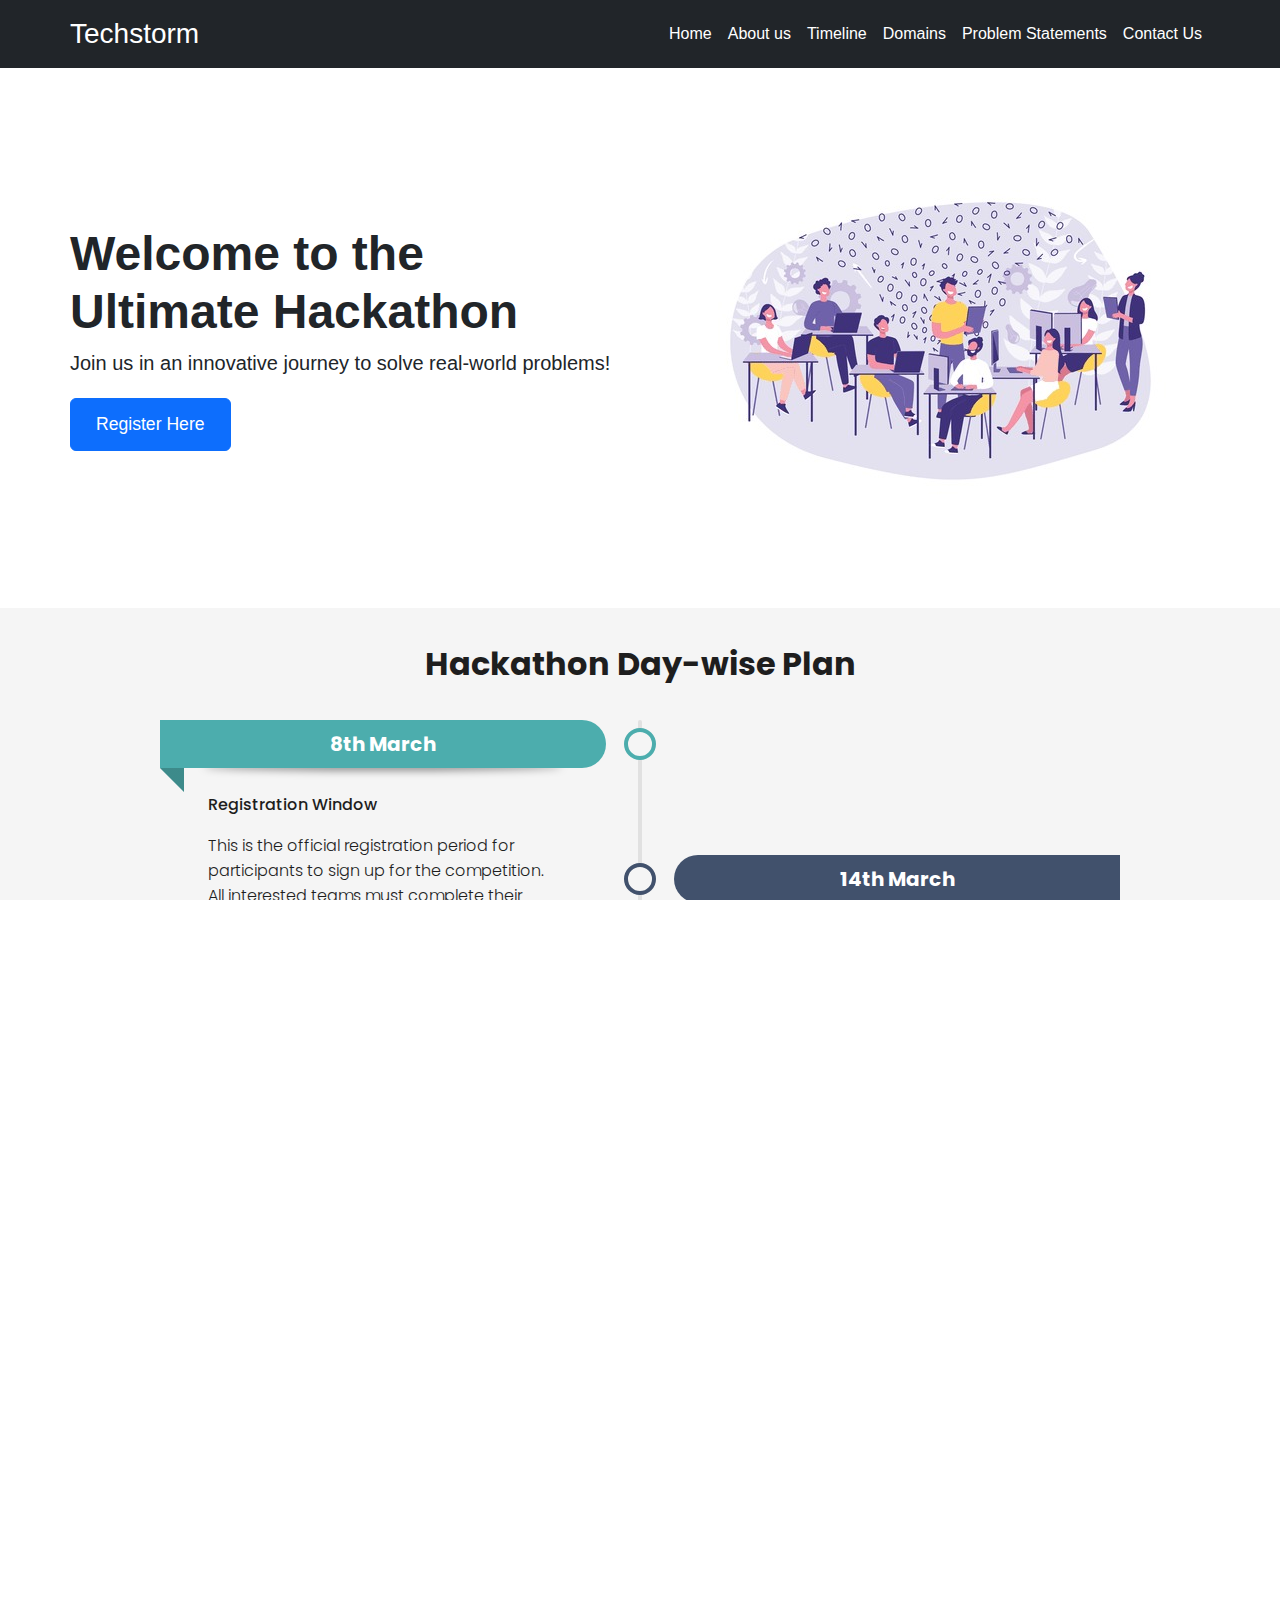
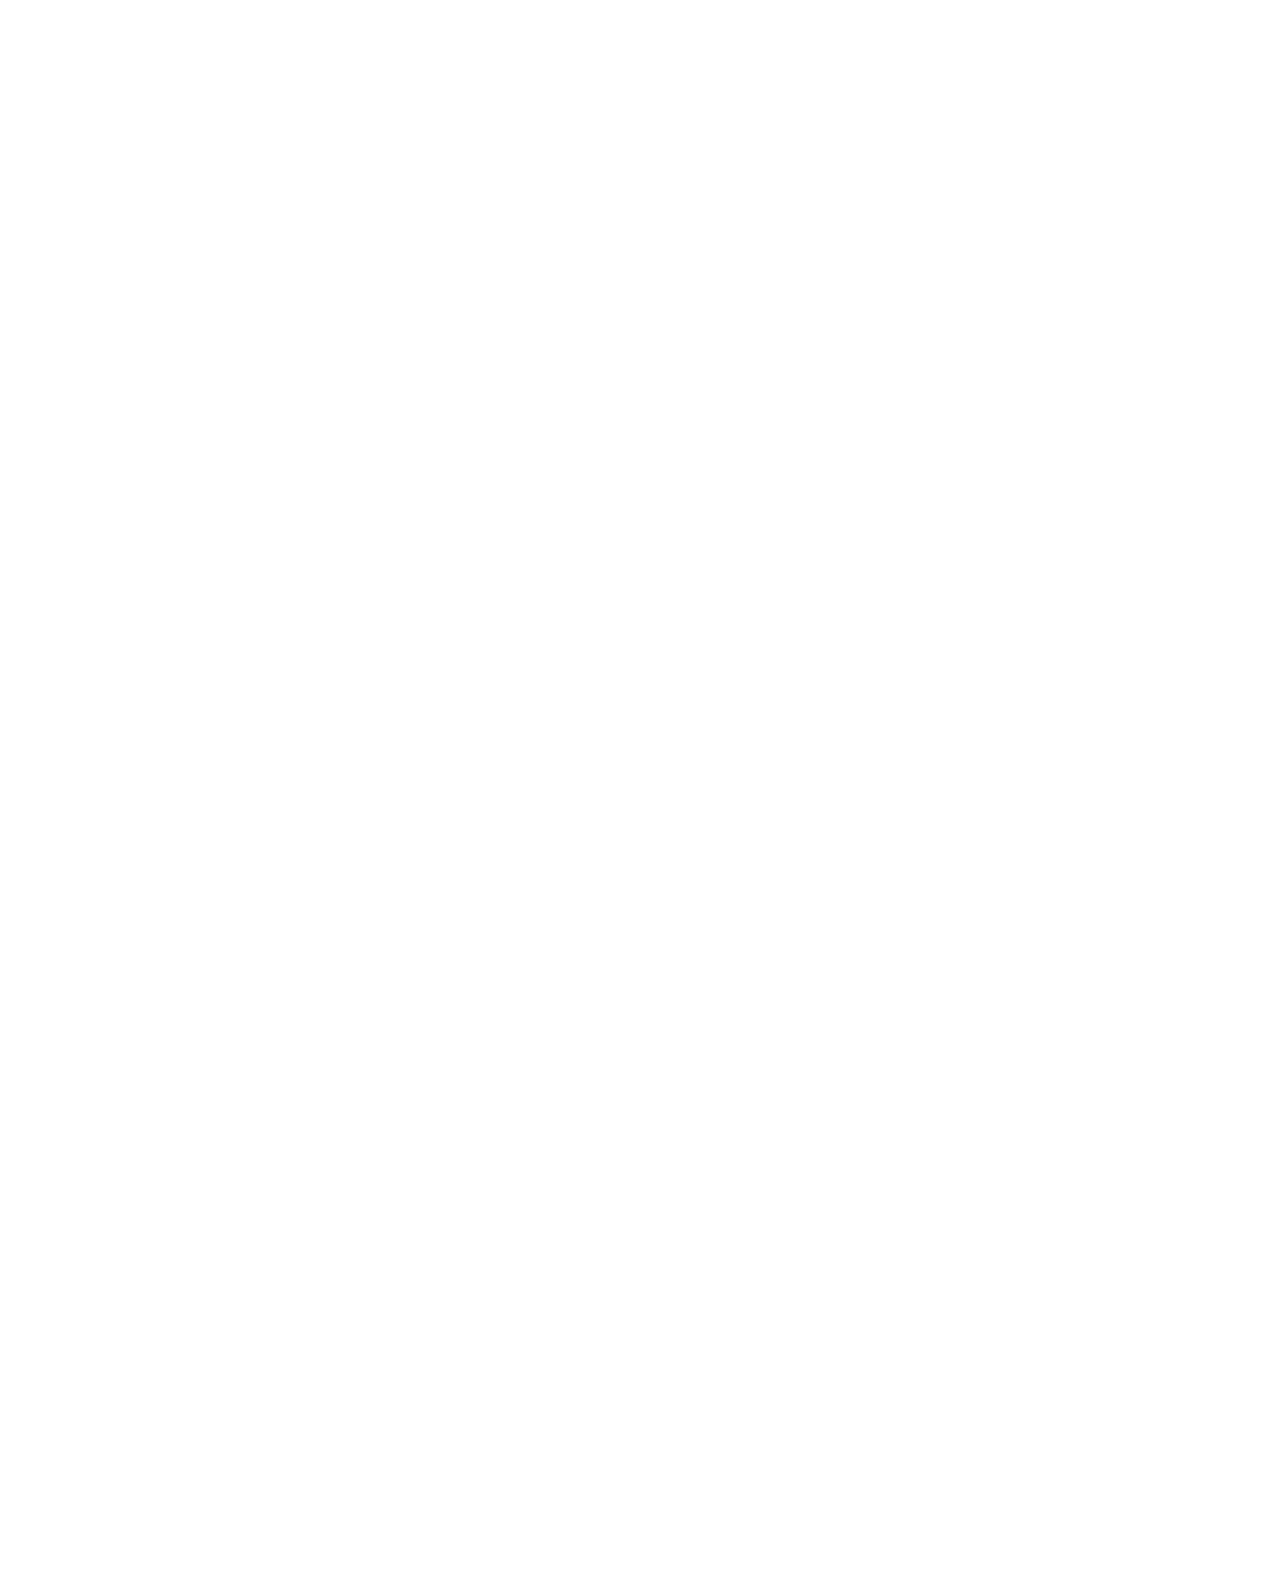
==== index.html @ a2e795fe "Website updated" ====
<!DOCTYPE html>
<html lang="en">
<head>
    <meta charset="UTF-8">
    <meta name="viewport" content="width=device-width, initial-scale=1.0, user-scalable=yes">
    <title>Techstorm</title>
    <link href="https://cdn.jsdelivr.net/npm/bootstrap@5.3.3/dist/css/bootstrap.min.css" rel="stylesheet">
    <link rel="stylesheet" href="css/style.css">
  <link rel="stylesheet" type="text/css" href="https://cdnjs.cloudflare.com/ajax/libs/font-awesome/5.15.1/css/all.min.css">
    <style>
        html, body {
            height: 100%;
            overflow-x: hidden;
            -webkit-overflow-scrolling: touch;
        }
        iframe {
            border: none;
            display: block;
            width: 100%;
        }
        .hero-section {
      display: flex;
      align-items: center;
      justify-content: space-between;
      min-height: 60vh; /* Adjust height to match */
      padding: 80px 10%; /* Responsive padding */
  }
  .hero-text {
      max-width: 550px;
  }
  .hero-text h5 {
      font-size: 3rem; /* Large heading */
      font-weight: 700;
  }
  .hero-text p {
      font-size: 1.25rem;
      margin-bottom: 20px;
  }
  .hero-text a {
      font-size: 1.1rem;
      padding: 12px 25px;
      border-radius: 6px;
  }
  .hero-image img {
      max-width: 100%;
      height: auto;
  }
  @media (max-width: 992px) {
      .hero-section {
          flex-direction: column;
          text-align: center;
      }
      .hero-text {
          max-width: 100%;
          margin-bottom: 30px;
      }
  }
 /* Navbar Styling */
.navbar-nav .nav-link {
    color: white;
    font-size: 16px;
    font-weight: 500;
    padding: 10px 15px;
    transition: all 0.3s ease-in-out;
    position: relative;
}

/* Hover Effect - Blue Underline */
.navbar-nav .nav-link:hover, 
.navbar-nav .nav-link:focus {
    color: #007bff !important;
}

.navbar-nav .nav-link::after {
    content: "";
    display: block;
    width: 0;
    height: 2px;
    background: #007bff;
    transition: width 0.3s ease-in-out;
    position: absolute;
    left: 50%;
    bottom: 0;
    transform: translateX(-50%);
}

.navbar-nav .nav-link:hover::after {
    width: 100%;
}
 
@import url('https://fonts.googleapis.com/css2?family=Poppins:wght@300;400;500;600;700&display=swap');

body {
  line-height: 1.5;
  font-family: 'Poppins', sans-serif;
}

* {
  margin: 0;
  padding: 0;
  box-sizing: border-box;
}

.container {
  max-width: 1170px;
  margin: auto;
  padding: 0 15px;
}

.row {
  display: flex;
  flex-wrap: wrap;
  justify-content: space-between;
}

ul {
  list-style: none;
}

.footer {
  background-color: #24262b;
  padding: 50px 0;
}

.footer-col {
  width: 25%;
  padding: 0 15px;
}

.footer-col h4 {
  font-size: 18px;
  color: #ffffff;
  text-transform: capitalize;
  margin-bottom: 25px;
  font-weight: 500;
  position: relative;
}

.footer-col h4::before {
  content: '';
  position: absolute;
  left: 0;
  bottom: -8px;
  background-color: #e91e63;
  height: 2px;
  width: 50px;
}

.footer-col ul li {
  margin-bottom: 10px;
}

.footer-col ul li a {
  font-size: 16px;
  color: #87cefa;
  text-decoration: none;
  display: block;
  transition: all 0.3s ease;
}

.footer-col ul li a:hover {
  color: #ffffff;
  padding-left: 8px;
}

/* Nested UL Styling */
.footer-col ul ul {
  margin-left: 15px;
  margin-top: 5px;
}

.footer-col ul ul li a {
  font-size: 15px;
  color: #87cefa;
}

/* Social Icons */
.footer-col .social-links a {
  display: inline-block;
  height: 40px;
  width: 40px;
  background-color: rgba(255, 255, 255, 0.2);
  margin: 0 10px 10px 0;
  text-align: center;
  line-height: 40px;
  border-radius: 50%;
  color: #ffffff;
  transition: all 0.5s ease;
}

.footer-col .social-links a:hover {
  background-color: #ffffff;
  color: #24262b;
}

/* Responsive Design */
@media (max-width: 992px) {
  .footer-col {
    width: 50%;
    margin-bottom: 30px;
  }
}

@media (max-width: 576px) {
  .footer-col {
    width: 100%;
    margin-bottom: 30px;
  }
}
.icon-img {
  width: 40px;
  height: 40px;
  border-radius: 50%;
  object-fit: cover;
  vertical-align: middle;
  margin-right: 10px;
}

  </style>
</head>
<body>
  <nav class="navbar navbar-expand-lg bg-dark navbar-dark sticky-top">
    <div class="container">
        <a class="navbar-brand fs-3 text-white" href="#">Techstorm</a>
        <button class="navbar-toggler" type="button" data-bs-toggle="collapse" data-bs-target="#navbarNav">
            <span class="navbar-toggler-icon"></span>
        </button>
        <div class="collapse navbar-collapse justify-content-end" id="navbarNav">
            <ul class="navbar-nav text-center">
                <li class="nav-item"><a class="nav-link text-white" href="#home">Home</a></li>
                <li class="nav-item"><a class="nav-link text-white" href="#hero">About us</a></li>
                <li class="nav-item"><a class="nav-link text-white" href="#timeline">Timeline</a></li>
                <li class="nav-item"><a class="nav-link text-white" href="#domains">Domains</a></li>
                <li class="nav-item"><a class="nav-link text-white" href="#problemstatements">Problem Statements</a></li>
                <li class="nav-item"><a class="nav-link text-white" href="#myfooter">Contact Us</a></li>
            </ul>
        </div>
    </div>
  </nav>

  <div class="container hero-section" id="hero">
    <div class="hero-text">
        <h5>Welcome to the Ultimate Hackathon</h5>
        <p>Join us in an innovative journey to solve real-world problems!</p>
        <a class="btn btn-primary" href="https://forms.gle/ZnzTiEu6bcgq72KH9" target="_blank">Register Here</a>
    </div>
    <div class="hero-image">
        <img src="homeimage.jpg" alt="Hackathon image" class="img-fluid">
    </div>
</div>
  <section id="timeline">
    <iframe src="timeline.html" height="850px"></iframe>
  </section>

  <section id="domains">
    <iframe src="card.html" height="600px"></iframe>
  </section>

  <section id="problemstatements">
    <iframe src="ps.html" height="600px"></iframe>
  </section>
<section id="myfooter">
  <footer class="footer">
  	 <div class="container">
  	 	<div class="row">
        <div class="footer-col">
          <h4>Collaborations</h4>
          <ul>
            <li>
              <a href="#"><img src="cc.png" alt="icon" class="icon-img" />Coding Club</a>
              <ul>
                <li>
                  <a href="https://www.linkedin.com/in/paruchuriumeshchandra/" target="_blank">
                    <img src="clubmembers\umesh.png" alt="icon" class="icon-img" />
                    Paruchuri Umesh Chandra (Chair)
                  </a>
                </li>
                <li>
                  <a href="https://www.linkedin.com/in/narishetti-nagaraju/" target="_blank">
                    <img src="clubmembers\nagaraju.png" alt="icon" class="icon-img" />
                    Nagaraju Narishetti (Vice Chair)
                  </a>
                </li>
              </ul>
            </li>
        
            <li>
              <a href="#"><img src="csi.png" alt="icon" class="icon-img" />CSI</a>
              <ul>
                <li>
                  <a href="https://www.linkedin.com/in/alluriharshasri" target="_blank">
                    <img src="clubmembers\harshasri.png" alt="icon" class="icon-img" />
                    Harsha Sri Alluri (Chair)
                  </a>
                </li>
                <li>
                  <a href="https://www.linkedin.com/in/anjali-garrepalli-699558253/" target="_blank">
                    <img src="clubmembers\anjali.jpg" alt="icon" class="icon-img" />
                    Anjali Garrepalli (Vice chair)
                  </a>
                </li>
              </ul>
            </li>
          </ul>
        </div>
        
  	 		<div class="footer-col">
  	 			<h4>Contact </h4>
  	 			<ul>
  	 				<li><a href="https://www.gdeepak.com/" target="_blank"><img src="teachers\vc.png" alt="icon" class="icon-img" />Dr. Deepak Garg (VC)</a></li>
  	 				<li><a href="https://sru.edu.in/faculty/FacultyProfile/559b79589dde2c76ea481015a6204eff65cc3c116f6028e42201ea241c8f925448de9222a5bba181834ecba98d0ef05dc541cea52876ec5fcdbea62c494eed95nM.gOr0iLWBiXH5nKFWdfkg6c4QKgBoKMNyMBdNLboc-" target="_blank"><img src="teachers\hod.png" alt="icon" class="icon-img" />Dr. Sheshikala Martha (HOD)</a></li>
  	 				<li><a href="https://sru.edu.in/faculty/FacultyProfile/44e024f6bd2773b8d571866e0b8f78adc3d209b4b889b244f0782dfa257e4e5c514a329fe774ad326e83c2b53050ca4c9e32446d7b01bf57274c652a7221cadecjw~jvKk21goL6L14Yrgk3EywrVGCpdWT.620xyTf3o-" target="_blank"><img src="teachers\dean.png" alt="icon" class="icon-img" />Dr. Indrajeet Gupta (Dean)</a></li>
            <li><a href="https://sru.edu.in/faculty/FacultyProfile/81f0f85685ff272dae8125bb04bea7436263da77ffb017d53d164855be55f248f8ddc0839f81a6746a6d6333baf875bed180321db9a8998512593f808e989eadZDx3GNG4SuWuGzDLYEmQDBrD2XuJujnQGX~IpPLycTc-" target="_blank"><img src="teachers\sureshsir.png" alt="icon" class="icon-img" />Dr. Suresh Kumar Mandala (Assistant Professor)</a></li>
  	 			</ul>
  	 		</div>
  	 		<div class="footer-col">
  	 			<h4>Designer & Core members</h4>
  	 			<ul>
  	 				<li><a href="https://harshavardhanjakku.github.io/MyPortfolio/" target="_blank"><img src="clubmembers/harsha.jpg" alt="icon" class="icon-img" />Jakku Harshavardhan (Designer & Secretary)</a></li>
  	 				<li><a href="https://www.linkedin.com/in/shreya-kandhagatla-77183327a/" target="_blank"><img src="clubmembers\shreya.jpg" alt="icon" class="icon-img" />Kandhagatla Shreya (Chair)</a></li>
  	 				<li><a href="https://www.linkedin.com/in/chitraleka-golla-4751a427b/" target="_blank"><img src="clubmembers\chitra.jpg" alt="icon" class="icon-img" />Golla Chitraleka (Vice Chair)</a></li>
             <li><a href="https://www.linkedin.com/in/vyshnavi-chandupatla/" target="_blank"><img src="clubmembers\vyshu.jpg" alt="icon" class="icon-img" />Chandupatla Vyshnavi (Treasurer)</a></li>
  	 			</ul>
  	 		</div>
  	 		<div class="footer-col">
  	 			<h4>Follow Us</h4>
  	 			<div class="social-links">
  	 				<a href="https://www.facebook.com/profile.php?id=61566117280651&mibextid=ZbWKw"><i class="fab fa-facebook-f"></i></a>
  	 				<a href="https://chat.whatsapp.com/E5zD7pYYuqc7aFzKgpEQmH"><i class="fab fa-whatsapp"></i></a>
  	 				<a href="https://www.instagram.com/sru_hackathon_"><i class="fab fa-instagram"></i></a>
  	 				<a href="https://www.linkedin.com/in/sru-hackathon-15824632a/"><i class="fab fa-linkedin-in"></i></a>
  	 			</div>
  	 		</div>
  	 	</div>
  	 </div>
  </footer>
</section>

  <script src="https://cdn.jsdelivr.net/npm/bootstrap@5.3.3/dist/js/bootstrap.bundle.min.js"></script>
</body>
</html>
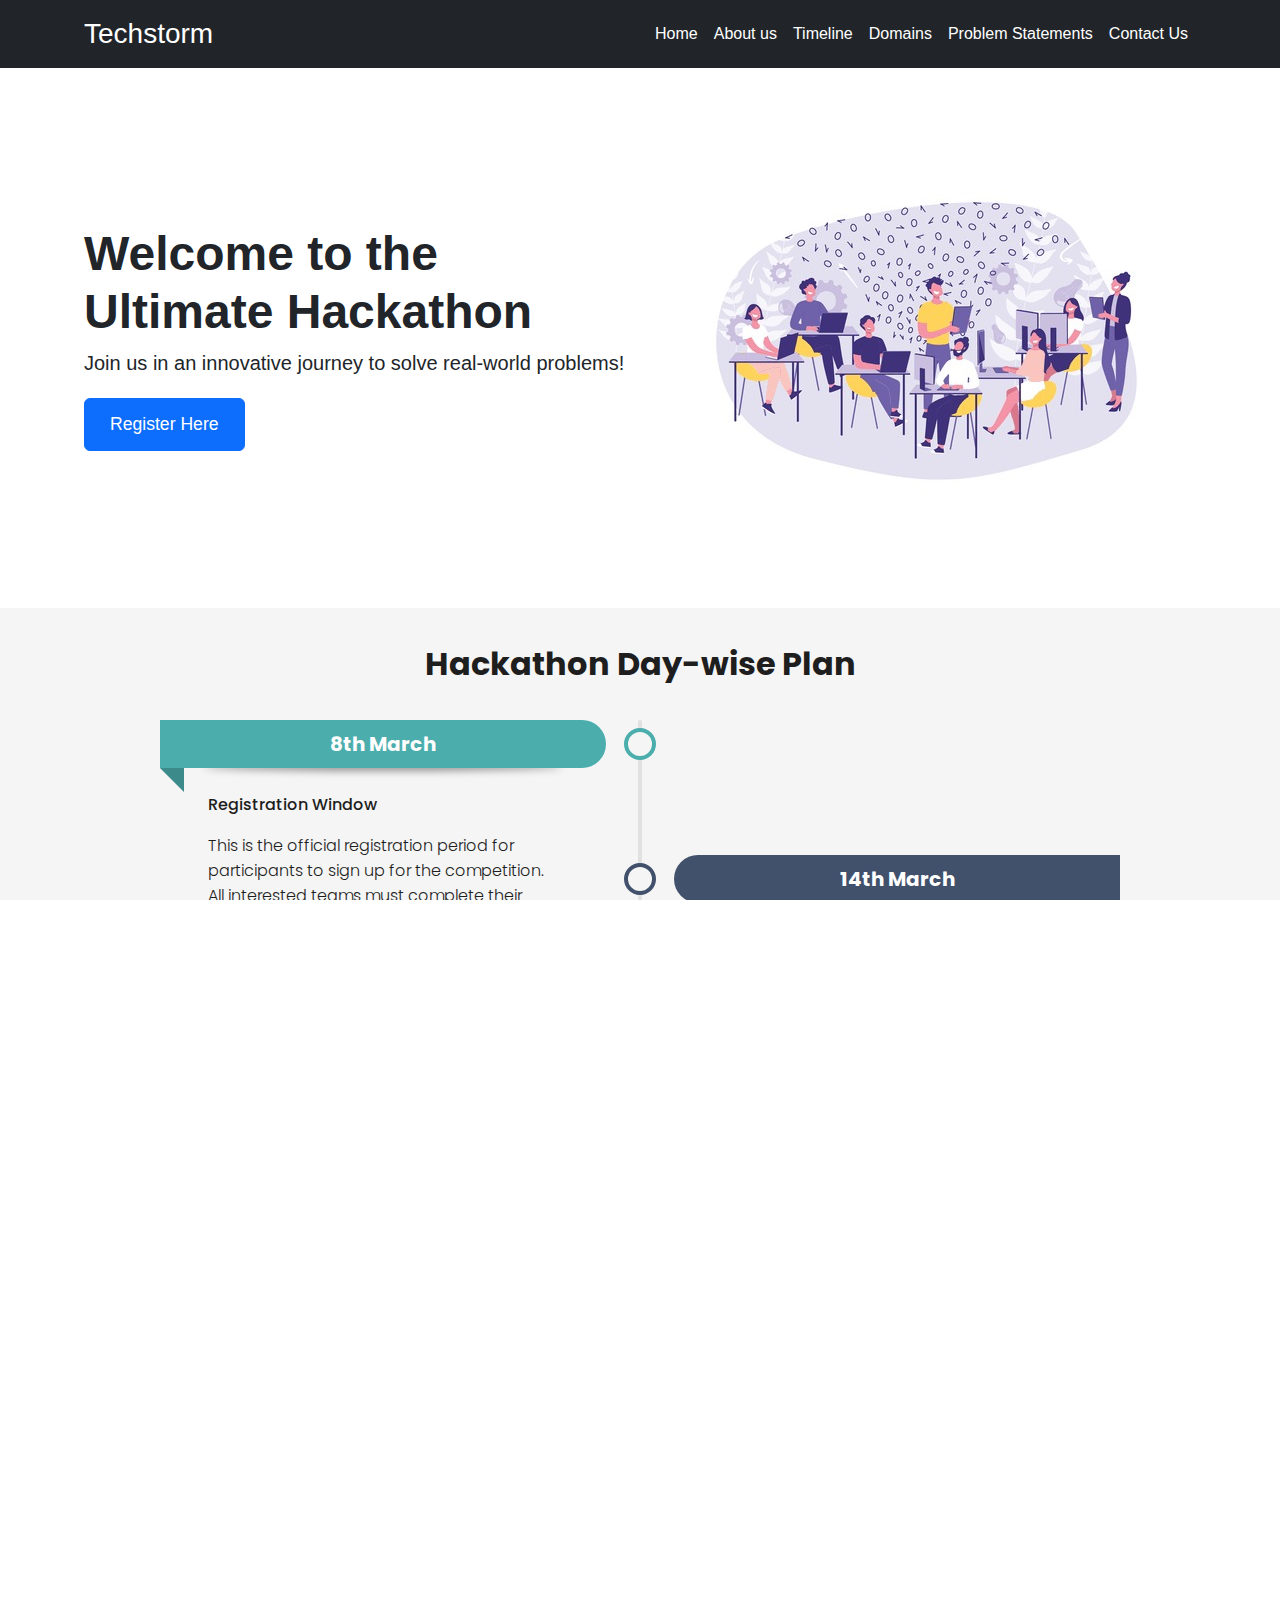
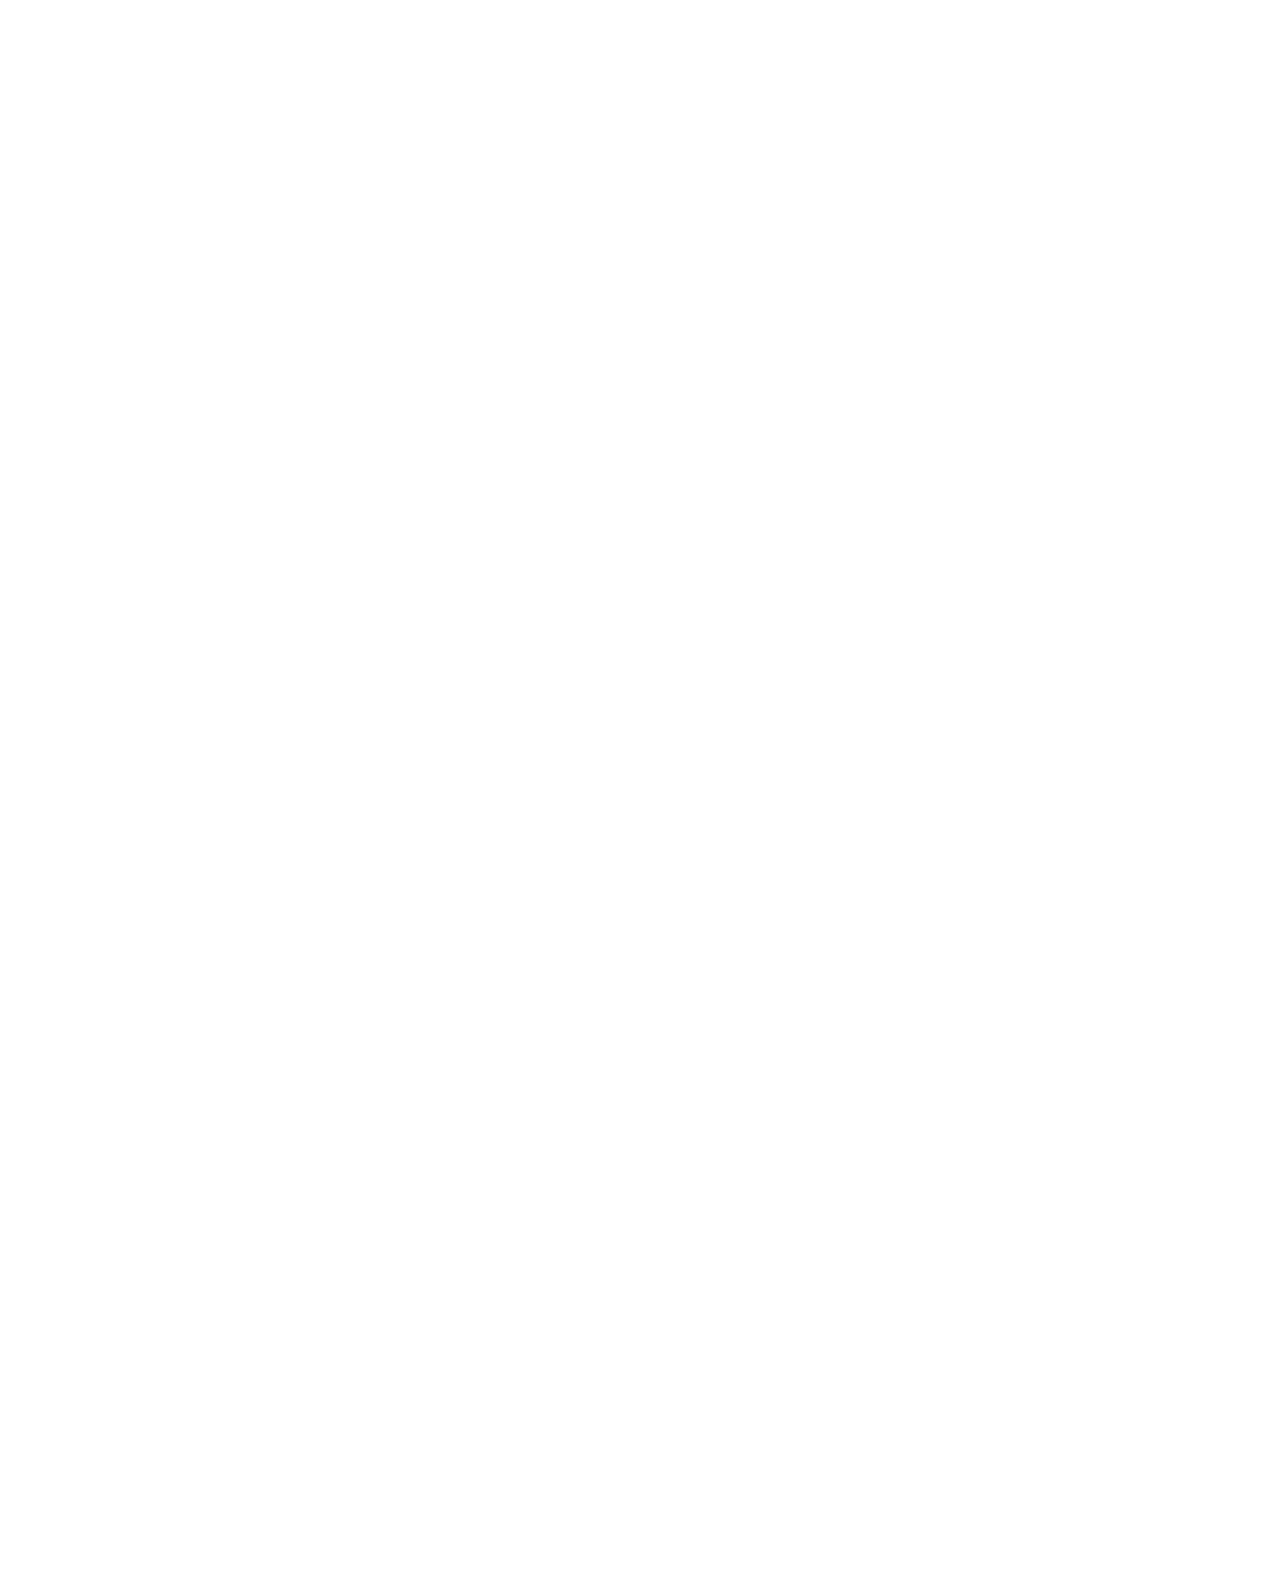
==== commit 7a138b57: "commiting the website problem statements" ====
--- a/index.html
+++ b/index.html
@@ -5,6 +5,7 @@
     <meta name="viewport" content="width=device-width, initial-scale=1.0, user-scalable=yes">
     <title>Techstorm</title>
     <link href="https://cdn.jsdelivr.net/npm/bootstrap@5.3.3/dist/css/bootstrap.min.css" rel="stylesheet">
+    <link rel="icon" href="clublogo.png" type="image/gif">
     <link rel="stylesheet" href="css/style.css">
   <link rel="stylesheet" type="text/css" href="https://cdnjs.cloudflare.com/ajax/libs/font-awesome/5.15.1/css/all.min.css">
     <style>
@@ -87,7 +88,6 @@
 .navbar-nav .nav-link:hover::after {
     width: 100%;
 }
- 
 @import url('https://fonts.googleapis.com/css2?family=Poppins:wght@300;400;500;600;700&display=swap');
 
 body {
@@ -101,16 +101,17 @@
   box-sizing: border-box;
 }
 
+/* Updated container width */
 .container {
-  max-width: 1170px;
+  max-width: 90vw; /* Adjusted to use more space */
   margin: auto;
-  padding: 0 15px;
+  padding: 0 20px; /* Reduced padding */
 }
 
 .row {
   display: flex;
   flex-wrap: wrap;
-  justify-content: space-between;
+  justify-content: space-evenly; /* Ensures better spacing */
 }
 
 ul {
@@ -119,7 +120,7 @@
 
 .footer {
   background-color: #24262b;
-  padding: 50px 0;
+  padding: 50px 20px; /* Reduced left and right padding */
 }
 
 .footer-col {
@@ -207,6 +208,7 @@
     margin-bottom: 30px;
   }
 }
+
 .icon-img {
   width: 40px;
   height: 40px;
@@ -264,6 +266,24 @@
   	 <div class="container">
   	 	<div class="row">
         <div class="footer-col">
+  	 			<h4>University Authorities</h4>
+  	 			<ul>
+  	 				<li><a href="https://www.gdeepak.com/" target="_blank"><img src="teachers\vc.png" alt="icon" class="icon-img" />Dr. Deepak Garg (VC)</a></li>
+  	 				<li><a href="https://sru.edu.in/faculty/FacultyProfile/44e024f6bd2773b8d571866e0b8f78adc3d209b4b889b244f0782dfa257e4e5c514a329fe774ad326e83c2b53050ca4c9e32446d7b01bf57274c652a7221cadecjw~jvKk21goL6L14Yrgk3EywrVGCpdWT.620xyTf3o-" target="_blank"><img src="teachers\dean.png" alt="icon" class="icon-img" />Dr. Indrajeet Gupta (Dean)</a></li>
+  	 				<li><a href="https://sru.edu.in/faculty/FacultyProfile/559b79589dde2c76ea481015a6204eff65cc3c116f6028e42201ea241c8f925448de9222a5bba181834ecba98d0ef05dc541cea52876ec5fcdbea62c494eed95nM.gOr0iLWBiXH5nKFWdfkg6c4QKgBoKMNyMBdNLboc-" target="_blank"><img src="teachers\hod.png" alt="icon" class="icon-img" />Dr. Sheshikala Martha (HOD)</a></li>
+            <li><a href="https://sru.edu.in/faculty/FacultyProfile/81f0f85685ff272dae8125bb04bea7436263da77ffb017d53d164855be55f248f8ddc0839f81a6746a6d6333baf875bed180321db9a8998512593f808e989eadZDx3GNG4SuWuGzDLYEmQDBrD2XuJujnQGX~IpPLycTc-" target="_blank"><img src="teachers\sureshsir.png" alt="icon" class="icon-img" />Dr. Suresh Kumar Mandala (Assistant Professor)</a></li>
+  	 			</ul>
+  	 		</div>
+  	 		<div class="footer-col">
+  	 			<h4>Core members</h4>
+  	 			<ul>
+             <li><a href="https://www.linkedin.com/in/shreya-kandhagatla-77183327a/" target="_blank"><img src="clubmembers\shreya.jpg" alt="icon" class="icon-img" />Kandhagatla Shreya (Chair)</a></li>
+  	 				<li><a href="https://www.linkedin.com/in/chitraleka-golla-4751a427b/" target="_blank"><img src="clubmembers\chitra.jpg" alt="icon" class="icon-img" />Golla Chitraleka (Vice Chair)</a></li>
+  	 				<li><a href="https://harshavardhanjakku.github.io/MyPortfolio/" target="_blank"><img src="clubmembers/harsha.jpg" alt="icon" class="icon-img" />Jakku Harshavardhan (Secretary)</a></li>
+             <li><a href="https://www.linkedin.com/in/vyshnavi-chandupatla/" target="_blank"><img src="clubmembers\vyshnavi.jpg" alt="icon" class="icon-img" />Chandupatla Vyshnavi (Treasurer)</a></li>
+  	 			</ul>
+  	 		</div>
+         <div class="footer-col">
           <h4>Collaborations</h4>
           <ul>
             <li>
@@ -289,7 +309,7 @@
               <ul>
                 <li>
                   <a href="https://www.linkedin.com/in/alluriharshasri" target="_blank">
-                    <img src="clubmembers\harshasri.png" alt="icon" class="icon-img" />
+                    <img src="clubmembers\alluriharshasri.jpg" alt="icon" class="icon-img" />
                     Harsha Sri Alluri (Chair)
                   </a>
                 </li>
@@ -304,24 +324,7 @@
           </ul>
         </div>
         
-  	 		<div class="footer-col">
-  	 			<h4>Contact </h4>
-  	 			<ul>
-  	 				<li><a href="https://www.gdeepak.com/" target="_blank"><img src="teachers\vc.png" alt="icon" class="icon-img" />Dr. Deepak Garg (VC)</a></li>
-  	 				<li><a href="https://sru.edu.in/faculty/FacultyProfile/559b79589dde2c76ea481015a6204eff65cc3c116f6028e42201ea241c8f925448de9222a5bba181834ecba98d0ef05dc541cea52876ec5fcdbea62c494eed95nM.gOr0iLWBiXH5nKFWdfkg6c4QKgBoKMNyMBdNLboc-" target="_blank"><img src="teachers\hod.png" alt="icon" class="icon-img" />Dr. Sheshikala Martha (HOD)</a></li>
-  	 				<li><a href="https://sru.edu.in/faculty/FacultyProfile/44e024f6bd2773b8d571866e0b8f78adc3d209b4b889b244f0782dfa257e4e5c514a329fe774ad326e83c2b53050ca4c9e32446d7b01bf57274c652a7221cadecjw~jvKk21goL6L14Yrgk3EywrVGCpdWT.620xyTf3o-" target="_blank"><img src="teachers\dean.png" alt="icon" class="icon-img" />Dr. Indrajeet Gupta (Dean)</a></li>
-            <li><a href="https://sru.edu.in/faculty/FacultyProfile/81f0f85685ff272dae8125bb04bea7436263da77ffb017d53d164855be55f248f8ddc0839f81a6746a6d6333baf875bed180321db9a8998512593f808e989eadZDx3GNG4SuWuGzDLYEmQDBrD2XuJujnQGX~IpPLycTc-" target="_blank"><img src="teachers\sureshsir.png" alt="icon" class="icon-img" />Dr. Suresh Kumar Mandala (Assistant Professor)</a></li>
-  	 			</ul>
-  	 		</div>
-  	 		<div class="footer-col">
-  	 			<h4>Designer & Core members</h4>
-  	 			<ul>
-  	 				<li><a href="https://harshavardhanjakku.github.io/MyPortfolio/" target="_blank"><img src="clubmembers/harsha.jpg" alt="icon" class="icon-img" />Jakku Harshavardhan (Designer & Secretary)</a></li>
-  	 				<li><a href="https://www.linkedin.com/in/shreya-kandhagatla-77183327a/" target="_blank"><img src="clubmembers\shreya.jpg" alt="icon" class="icon-img" />Kandhagatla Shreya (Chair)</a></li>
-  	 				<li><a href="https://www.linkedin.com/in/chitraleka-golla-4751a427b/" target="_blank"><img src="clubmembers\chitra.jpg" alt="icon" class="icon-img" />Golla Chitraleka (Vice Chair)</a></li>
-             <li><a href="https://www.linkedin.com/in/vyshnavi-chandupatla/" target="_blank"><img src="clubmembers\vyshu.jpg" alt="icon" class="icon-img" />Chandupatla Vyshnavi (Treasurer)</a></li>
-  	 			</ul>
-  	 		</div>
+  	 		
   	 		<div class="footer-col">
   	 			<h4>Follow Us</h4>
   	 			<div class="social-links">
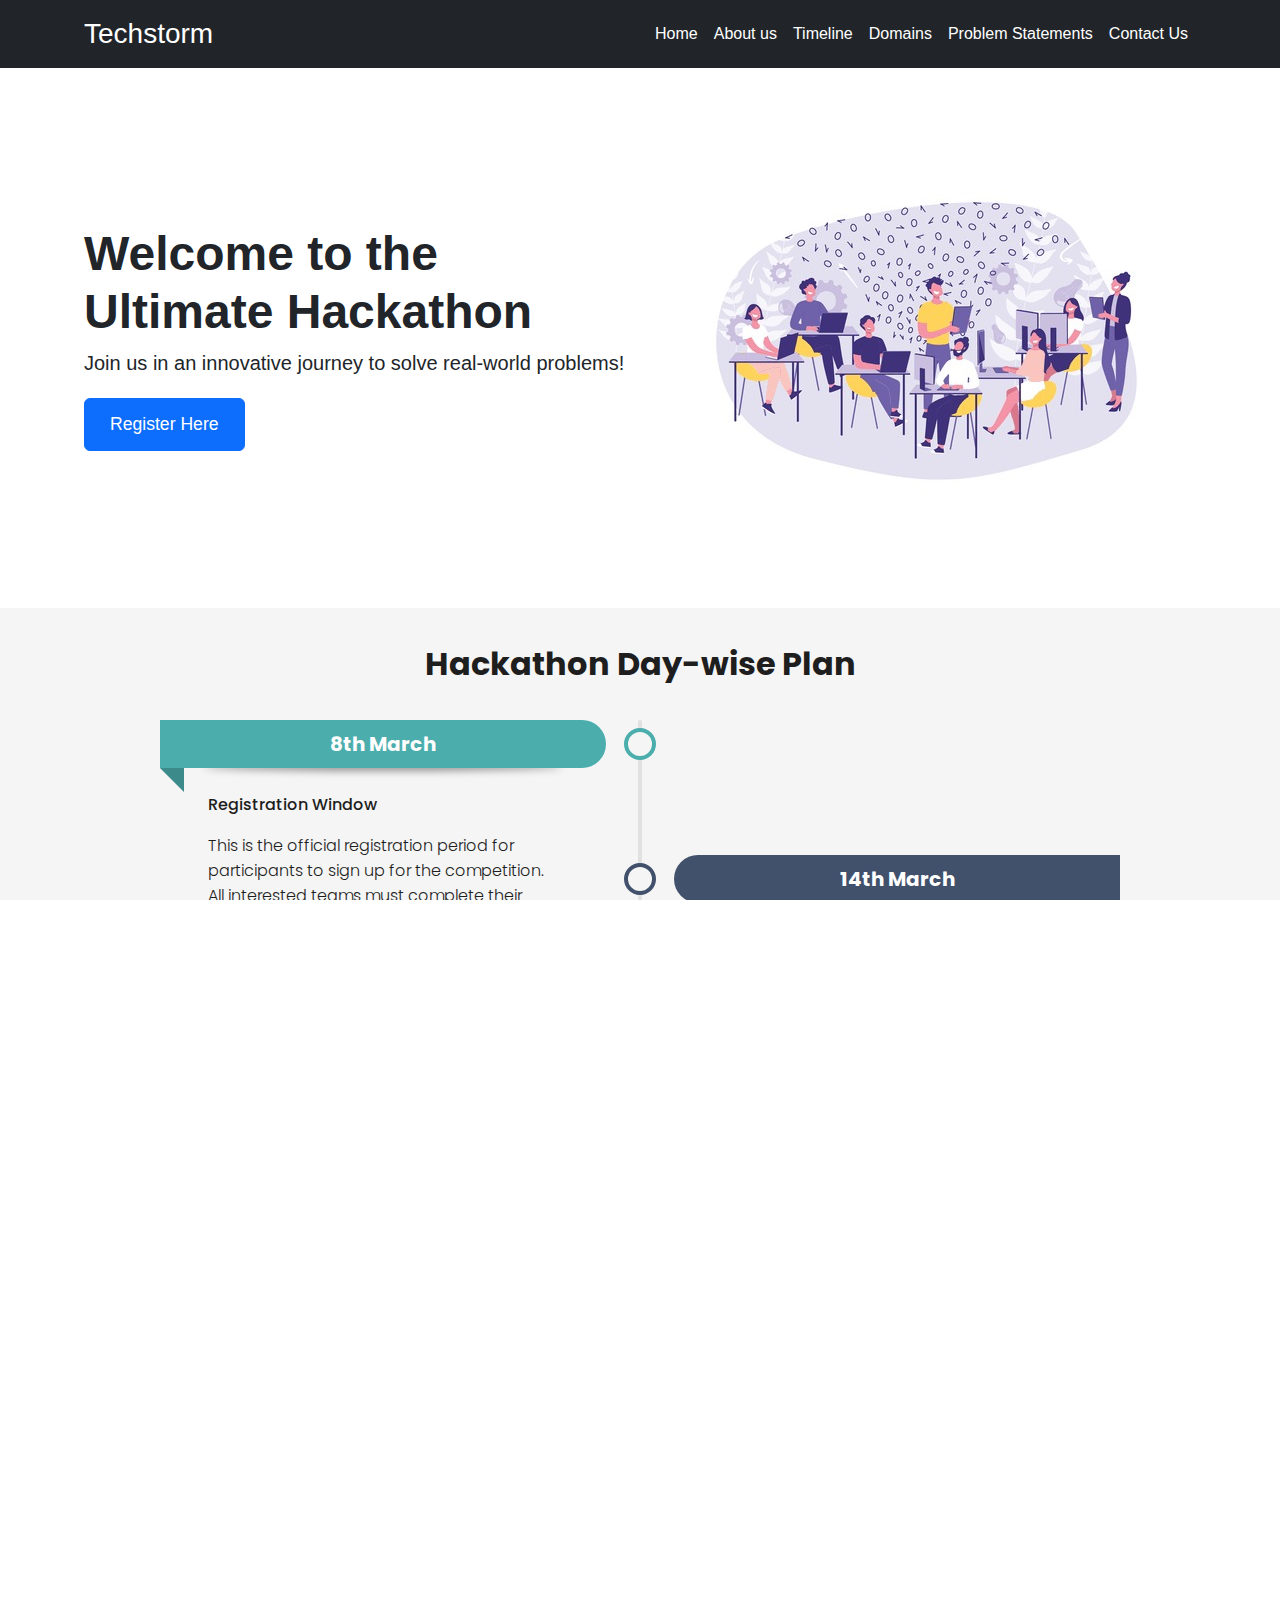
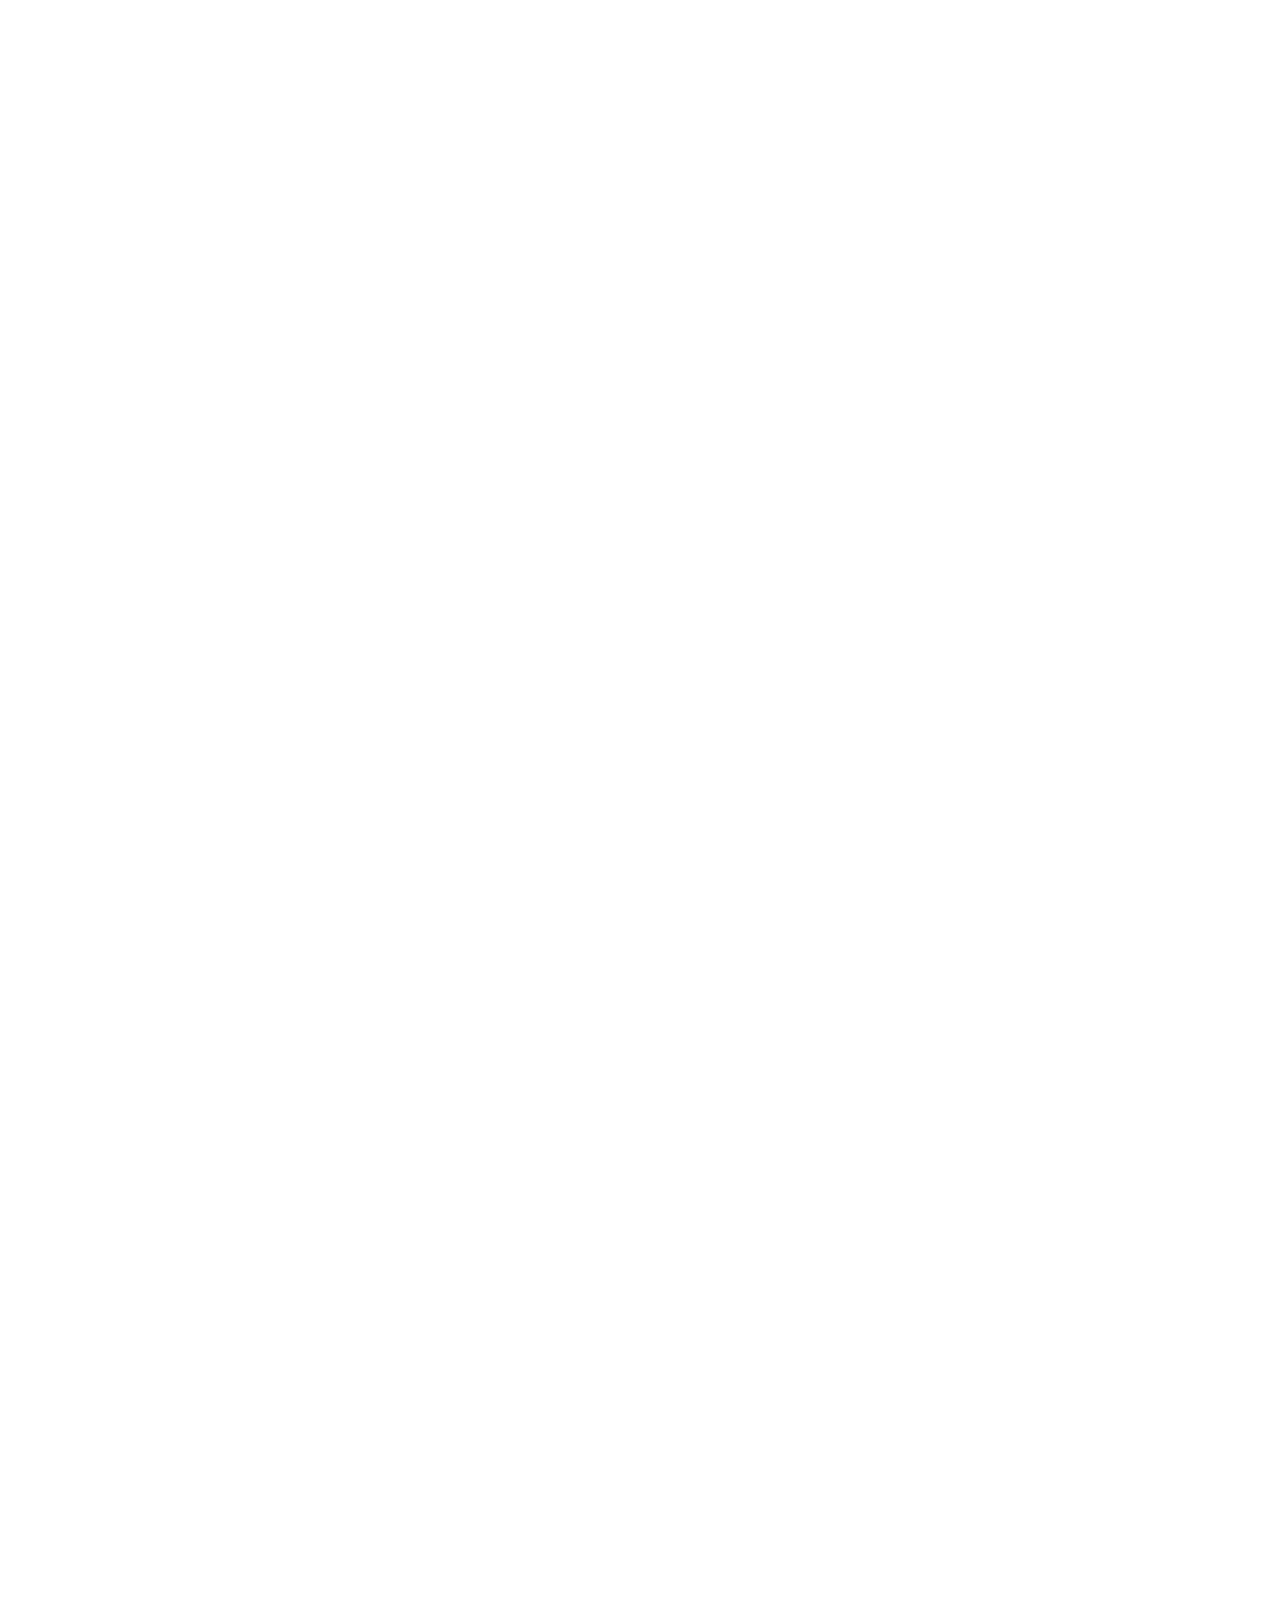
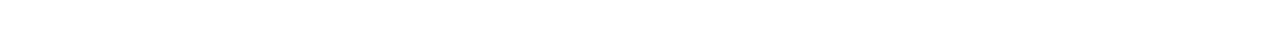
==== commit 77c53b33: "Added CSI and Coding club details in footer" ====
--- a/index.html
+++ b/index.html
@@ -244,7 +244,7 @@
     <div class="hero-text">
         <h5>Welcome to the Ultimate Hackathon</h5>
         <p>Join us in an innovative journey to solve real-world problems!</p>
-        <a class="btn btn-primary" href="https://forms.gle/ZnzTiEu6bcgq72KH9" target="_blank">Register Here</a>
+        <a class="btn btn-primary" href="https://forms.gle/nYQC5z2u8TFKFXKj6" target="_blank">Register Here</a>
     </div>
     <div class="hero-image">
         <img src="homeimage.jpg" alt="Hackathon image" class="img-fluid">
@@ -272,7 +272,10 @@
   	 				<li><a href="https://sru.edu.in/faculty/FacultyProfile/44e024f6bd2773b8d571866e0b8f78adc3d209b4b889b244f0782dfa257e4e5c514a329fe774ad326e83c2b53050ca4c9e32446d7b01bf57274c652a7221cadecjw~jvKk21goL6L14Yrgk3EywrVGCpdWT.620xyTf3o-" target="_blank"><img src="teachers\dean.png" alt="icon" class="icon-img" />Dr. Indrajeet Gupta (Dean)</a></li>
   	 				<li><a href="https://sru.edu.in/faculty/FacultyProfile/559b79589dde2c76ea481015a6204eff65cc3c116f6028e42201ea241c8f925448de9222a5bba181834ecba98d0ef05dc541cea52876ec5fcdbea62c494eed95nM.gOr0iLWBiXH5nKFWdfkg6c4QKgBoKMNyMBdNLboc-" target="_blank"><img src="teachers\hod.png" alt="icon" class="icon-img" />Dr. Sheshikala Martha (HOD)</a></li>
             <li><a href="https://sru.edu.in/faculty/FacultyProfile/81f0f85685ff272dae8125bb04bea7436263da77ffb017d53d164855be55f248f8ddc0839f81a6746a6d6333baf875bed180321db9a8998512593f808e989eadZDx3GNG4SuWuGzDLYEmQDBrD2XuJujnQGX~IpPLycTc-" target="_blank"><img src="teachers\sureshsir.png" alt="icon" class="icon-img" />Dr. Suresh Kumar Mandala (Assistant Professor)</a></li>
-  	 			</ul>
+            <li><a href="https://sru.edu.in/faculty/FacultyProfile/1b1c1e0361c1512378da9d0cd21d9ff0ff80b9c4b986a7ecb8315c55904f09b9b2dce89cdc56f76e5296822532476dbb9144d9035b22763b68be740dc8075fb8YMDRH~.KGwAgv0YhCqq4hkjEmCbwABGlGQwuraaWtGA-" target="_blank"><img src="teachers\neelima_mam.png" alt="icon" class="icon-img" />Mrs.Neelima Gurrapu (Assistant Professor)</a></li>
+            <li><a href="https://sru.edu.in/faculty/FacultyProfile/fd924cd9f06836521dc052a572c5347b941ec8293f9b2b8b328062b0cd3615f7f3341f7fc1462d7e494a8e869e7f5657909211069209d3def2f586a370e3ea06DBBBCcGu9o5~UhtfMjvCSwaCPsrWpS1dJslA8bNI5R4-" target="_blank"><img src="teachers\pramodsir.jpg" alt="icon" class="icon-img" />Dr. Pramod Kumar Poladi (Senior Assistant Professor)</a></li>
+          
+          </ul>
   	 		</div>
   	 		<div class="footer-col">
   	 			<h4>Core members</h4>
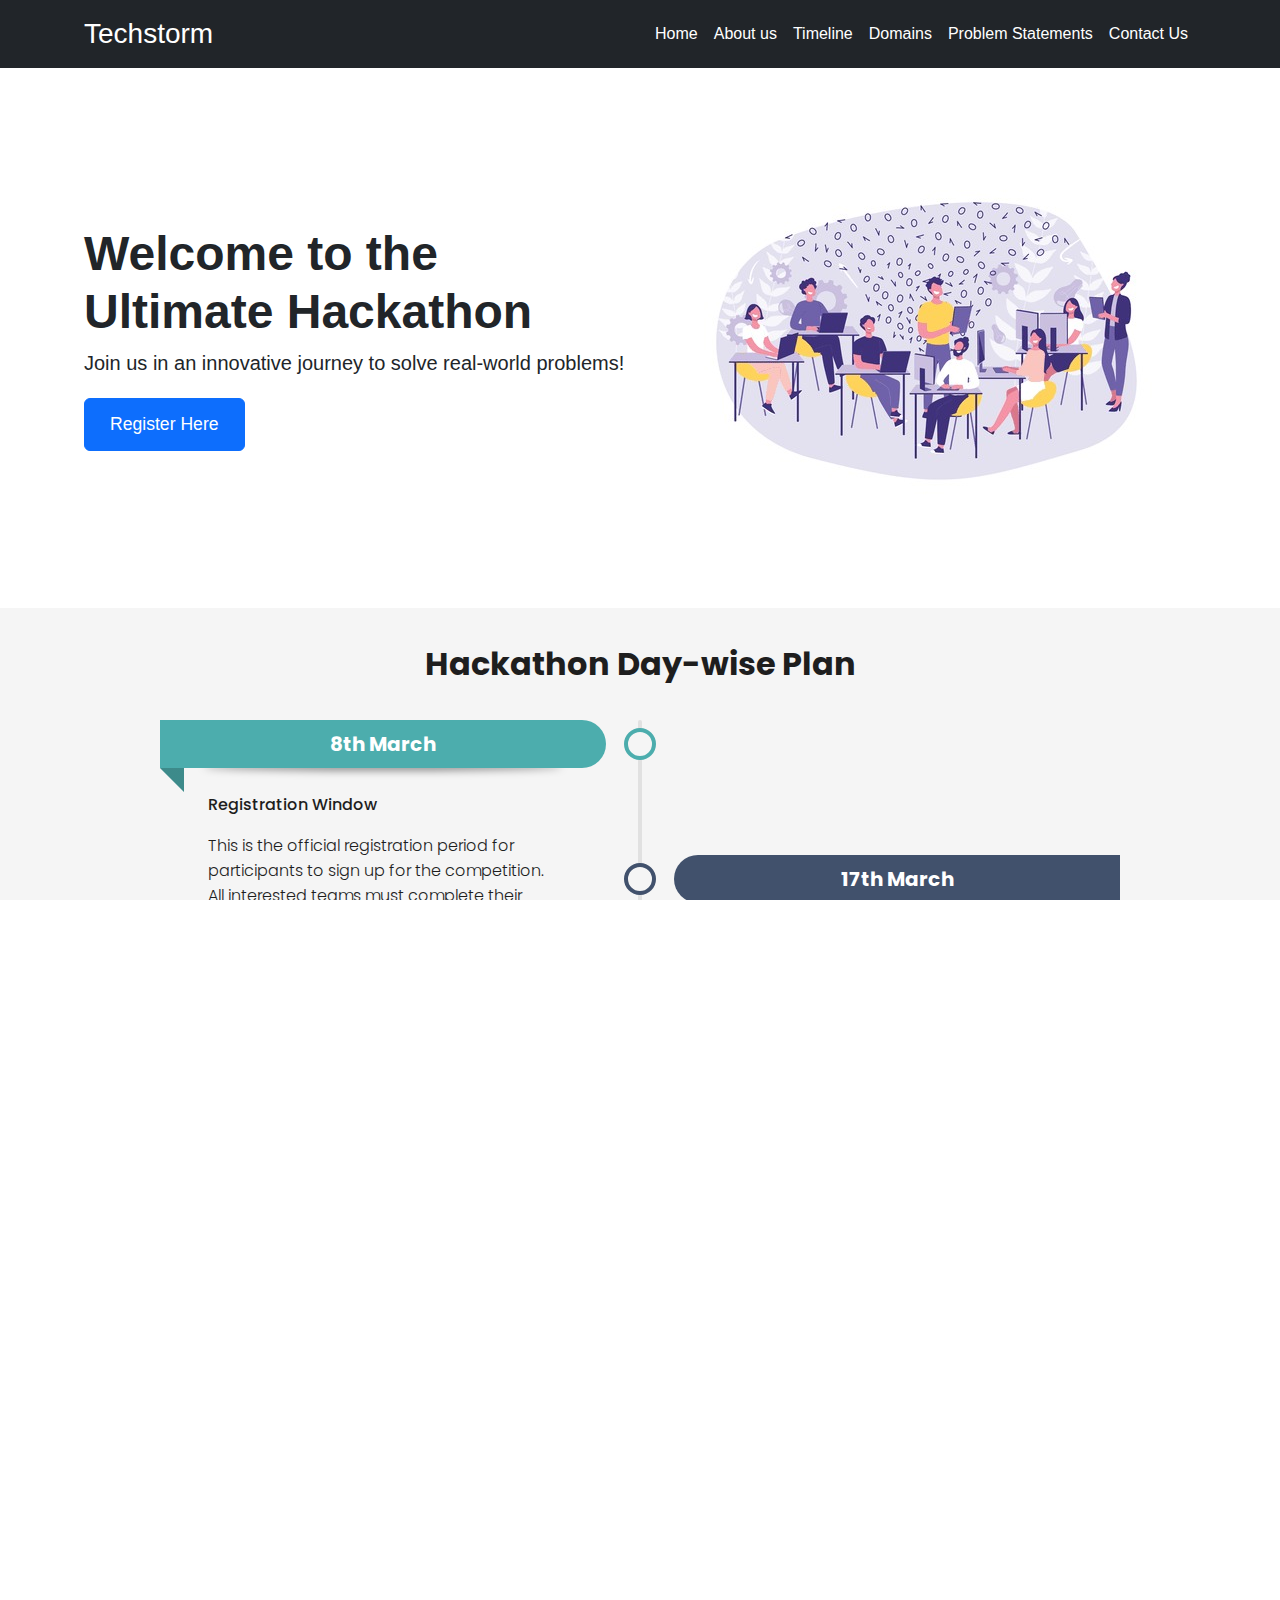
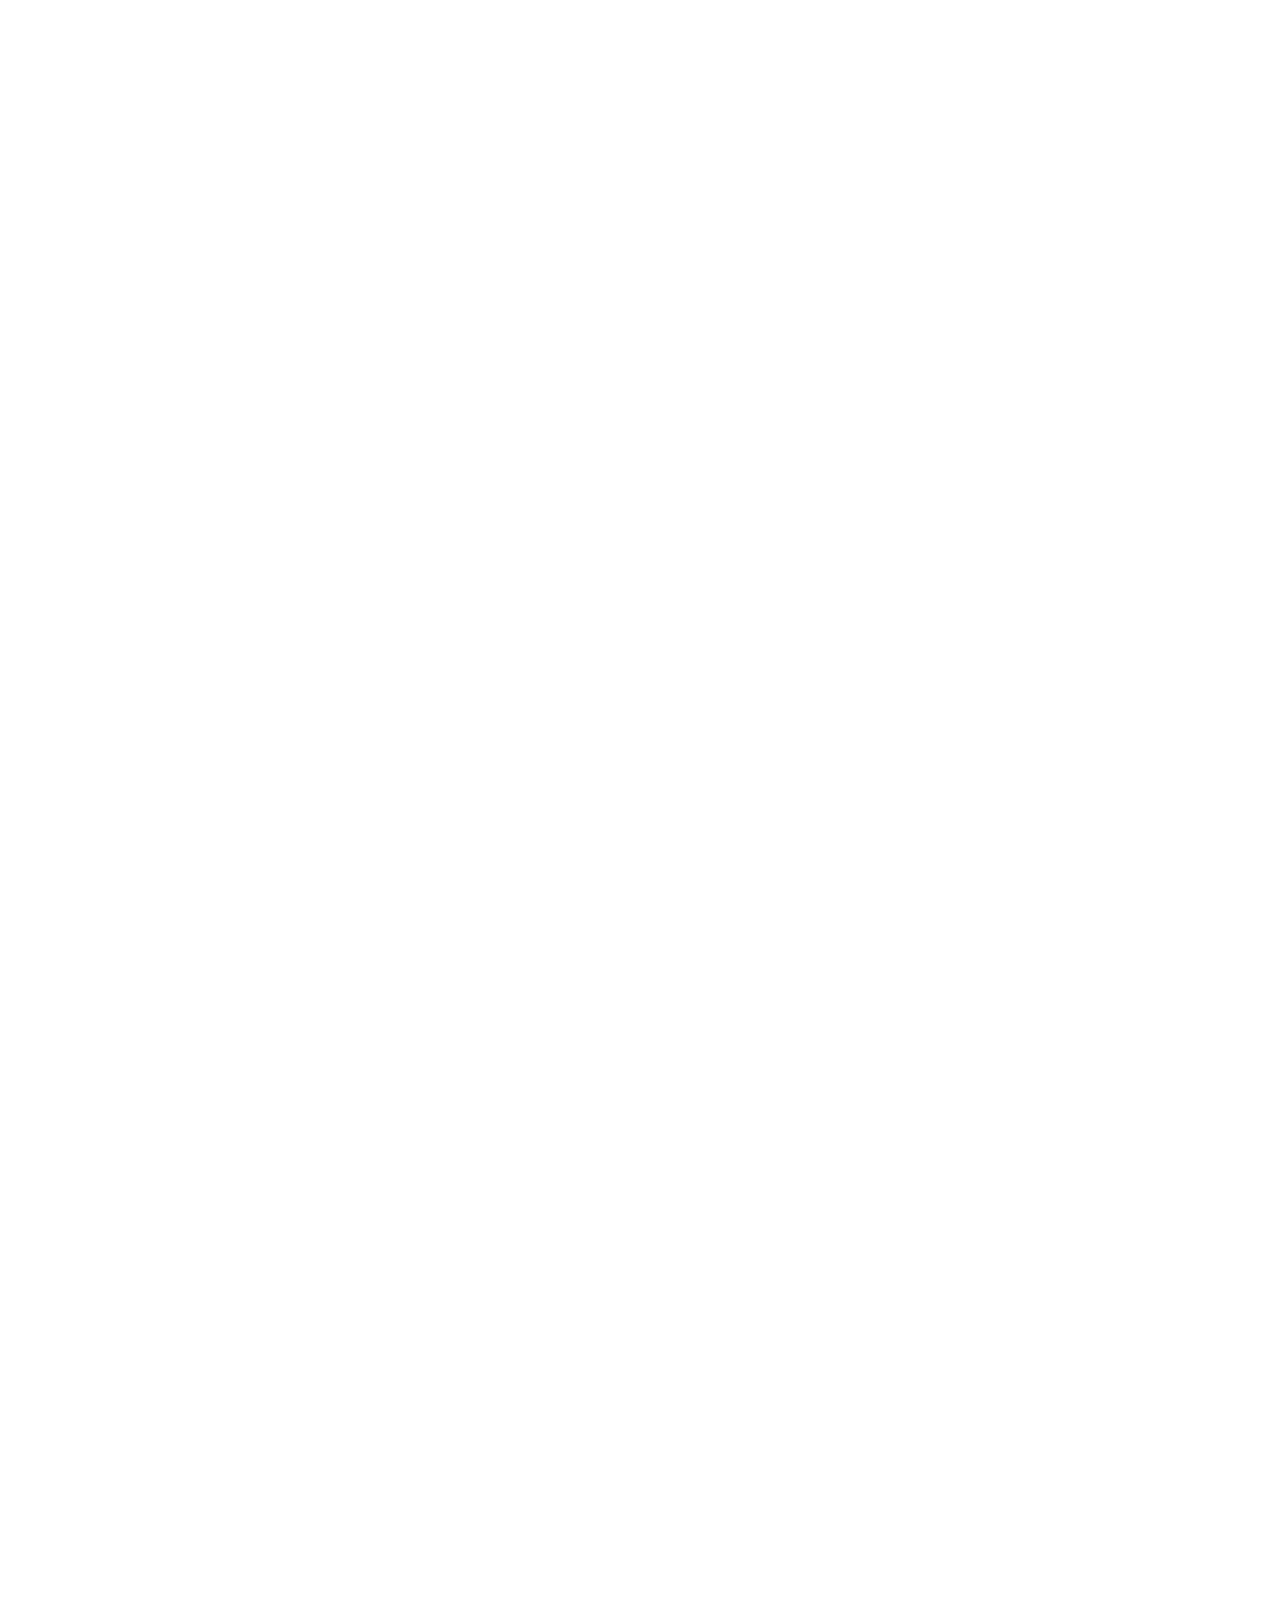
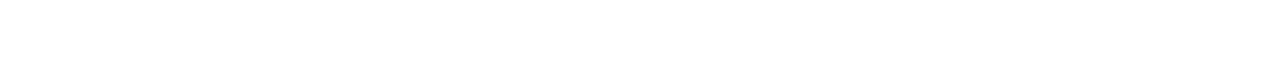
==== commit 9e8019dd: "Changed order" ====
--- a/index.html
+++ b/index.html
@@ -272,8 +272,8 @@
   	 				<li><a href="https://sru.edu.in/faculty/FacultyProfile/44e024f6bd2773b8d571866e0b8f78adc3d209b4b889b244f0782dfa257e4e5c514a329fe774ad326e83c2b53050ca4c9e32446d7b01bf57274c652a7221cadecjw~jvKk21goL6L14Yrgk3EywrVGCpdWT.620xyTf3o-" target="_blank"><img src="teachers\dean.png" alt="icon" class="icon-img" />Dr. Indrajeet Gupta (Dean)</a></li>
   	 				<li><a href="https://sru.edu.in/faculty/FacultyProfile/559b79589dde2c76ea481015a6204eff65cc3c116f6028e42201ea241c8f925448de9222a5bba181834ecba98d0ef05dc541cea52876ec5fcdbea62c494eed95nM.gOr0iLWBiXH5nKFWdfkg6c4QKgBoKMNyMBdNLboc-" target="_blank"><img src="teachers\hod.png" alt="icon" class="icon-img" />Dr. Sheshikala Martha (HOD)</a></li>
             <li><a href="https://sru.edu.in/faculty/FacultyProfile/81f0f85685ff272dae8125bb04bea7436263da77ffb017d53d164855be55f248f8ddc0839f81a6746a6d6333baf875bed180321db9a8998512593f808e989eadZDx3GNG4SuWuGzDLYEmQDBrD2XuJujnQGX~IpPLycTc-" target="_blank"><img src="teachers\sureshsir.png" alt="icon" class="icon-img" />Dr. Suresh Kumar Mandala (Assistant Professor)</a></li>
+            <li><a href="https://sru.edu.in/faculty/FacultyProfile/fd924cd9f06836521dc052a572c5347b941ec8293f9b2b8b328062b0cd3615f7f3341f7fc1462d7e494a8e869e7f5657909211069209d3def2f586a370e3ea06DBBBCcGu9o5~UhtfMjvCSwaCPsrWpS1dJslA8bNI5R4-" target="_blank"><img src="teachers\pramodsir.jpg" alt="icon" class="icon-img" />Dr. Pramod Kumar Poladi (Associate Professor | Associate Dean, School of CSAI)</a></li>
             <li><a href="https://sru.edu.in/faculty/FacultyProfile/1b1c1e0361c1512378da9d0cd21d9ff0ff80b9c4b986a7ecb8315c55904f09b9b2dce89cdc56f76e5296822532476dbb9144d9035b22763b68be740dc8075fb8YMDRH~.KGwAgv0YhCqq4hkjEmCbwABGlGQwuraaWtGA-" target="_blank"><img src="teachers\neelima_mam.png" alt="icon" class="icon-img" />Mrs.Neelima Gurrapu (Assistant Professor)</a></li>
-            <li><a href="https://sru.edu.in/faculty/FacultyProfile/fd924cd9f06836521dc052a572c5347b941ec8293f9b2b8b328062b0cd3615f7f3341f7fc1462d7e494a8e869e7f5657909211069209d3def2f586a370e3ea06DBBBCcGu9o5~UhtfMjvCSwaCPsrWpS1dJslA8bNI5R4-" target="_blank"><img src="teachers\pramodsir.jpg" alt="icon" class="icon-img" />Dr. Pramod Kumar Poladi (Senior Assistant Professor)</a></li>
           
           </ul>
   	 		</div>
